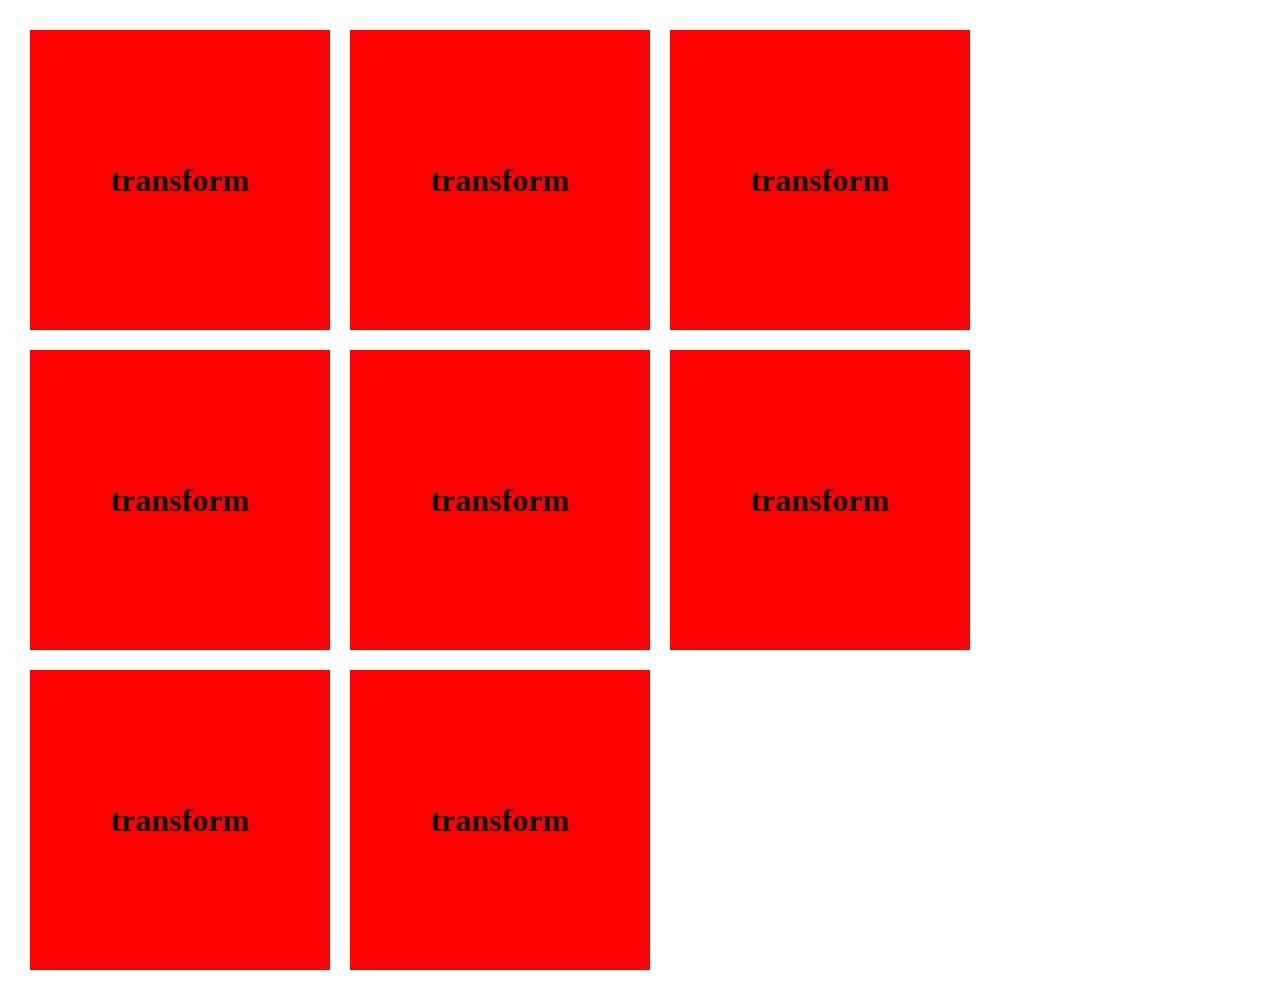
==== index.html @ a02318aa "card" ====
<!DOCTYPE html>
<html lang="en">
<head>
    <meta charset="UTF-8">
    <meta name="viewport" content="width=device-width, initial-scale=1.0">
    <title>transform translate</title>
    <link rel="stylesheet" href="./main.css">
</head>
<body>
    <div class="box">
        <h1>transform</h1>
    </div>
    <div class="boxd">
        <h1>transform</h1>
    </div>
    <div class="box">
        <h1>transform</h1>
    </div>
    <div class="box">
        <h1>transform</h1>
    </div>
    <div class="box">
        <h1>transform</h1>
    </div>
    <div class="box">
        <h1>transform</h1>
    </div>
    <div class="box">
        <h1>transform</h1>
    </div>
    <div class="box">
        <h1>transform</h1>
    </div>
</body>
</html>
---- main.css ----
* {
    margin: 0;
    padding: 0;
    box-sizing: border-box;
}

body{
    display: flex;
    flex-wrap: wrap;
    gap: 20px;
    padding: 30px;
}

.box
{
    background-color: red;
    width: 300px;
    height: 300px;
    display: flex;
    justify-content: center;
    align-items: center;
}   

.box:active {
    background-color: purple;
   /* transform: translate(100px,100px); */
   transform: rotate(-530deg)   translate(100px,100px) ;
}

.boxd
{
    background-color: red;
    width: 300px;
    height: 300px;
    display: flex;
    justify-content: center;
    align-items: center;
}   

.boxd:active {
    background-color: purple;
   /* transform: translate(100px,100px); */
   transform: rotate(430deg)   translate(100px,100px) ;
}
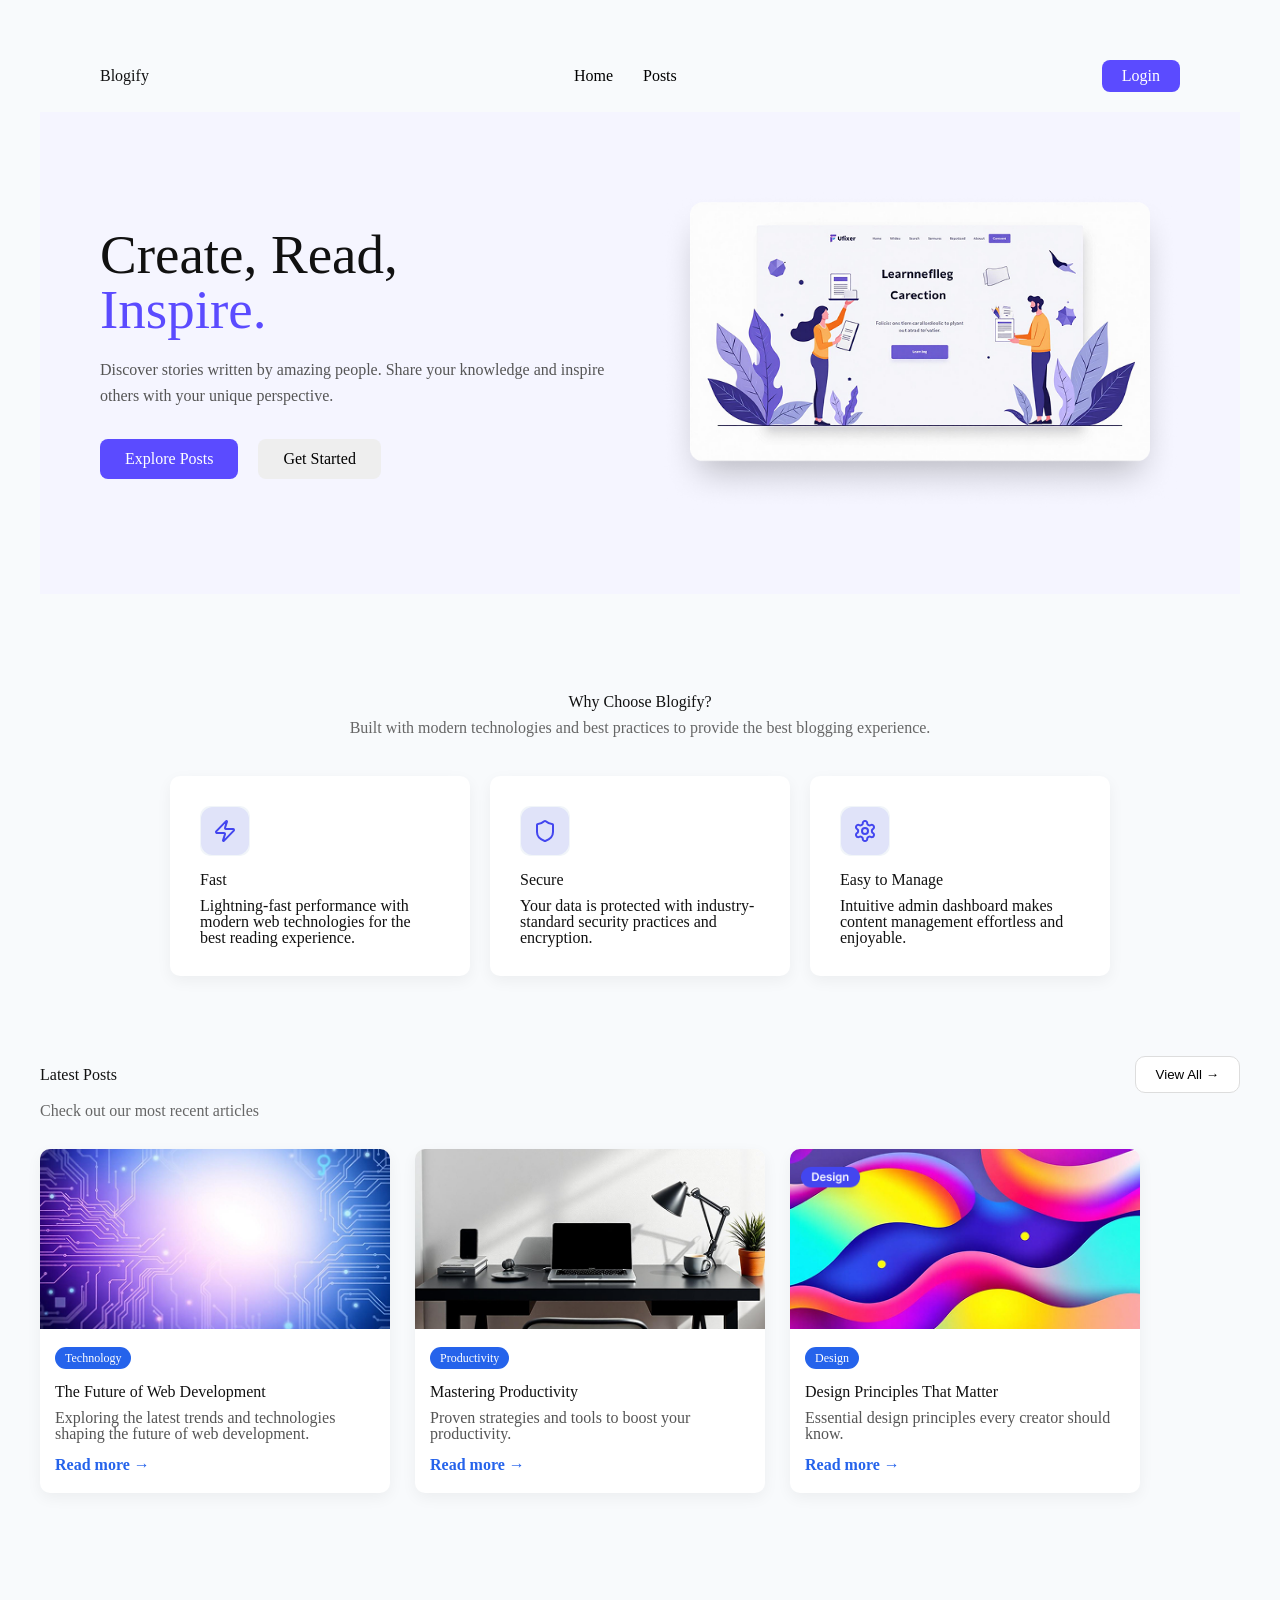
==== commit f55dc804: "pdfcard" ====
--- a/index.html
+++ b/index.html
@@ -3,33 +3,133 @@
 <head>
     <meta charset="UTF-8">
     <meta name="viewport" content="width=device-width, initial-scale=1.0">
-    <title>transform translate</title>
-    <link rel="stylesheet" href="./main.css">
+    <title>transform-transition</title>
+    <link rel="stylesheet" href="./css/reset.css">
+    <link rel="stylesheet" href="./css/main.css">
+    <link rel="shortcut icon" href="./img/shohlogo.png" type="image/x-icon">
 </head>
 <body>
-    <div class="box">
-        <h1>transform</h1>
-    </div>
-    <div class="boxd">
-        <h1>transform</h1>
-    </div>
-    <div class="box">
-        <h1>transform</h1>
-    </div>
-    <div class="box">
-        <h1>transform</h1>
-    </div>
-    <div class="box">
-        <h1>transform</h1>
-    </div>
-    <div class="box">
-        <h1>transform</h1>
-    </div>
-    <div class="box">
-        <h1>transform</h1>
-    </div>
-    <div class="box">
-        <h1>transform</h1>
-    </div>
+    <header>
+<div class="container nav">
+
+<h2 class="logo">Blogify</h2>
+
+<ul class="menu">
+<li><a href="#">Home</a></li>
+<li><a href="#posts">Posts</a></li>
+</ul>
+
+<a href="#" class="login">Login</a>
+
+</div>
+</header>
+
+
+<!-- Hero -->
+<section class="hero">
+
+<div class="container hero-wrapper">
+
+<div class="hero-text">
+
+<h1>Create, Read,<br><span>Inspire.</span></h1>
+
+<p>
+Discover stories written by amazing people.
+Share your knowledge and inspire others with your unique perspective.
+</p>
+
+<div class="hero-buttons">
+<a href="#posts" class="btn purple">Explore Posts</a>
+<a href="#features" class="btn gray">Get Started</a>
+</div>
+
+</div>
+
+<div class="hero-img">
+<img src="./img/Hero illustration.png" alt="">
+</div>
+
+</div>
+
+</section>
+
+
+<section class="choose">
+<h2>Why Choose Blogify?</h2>
+<p class="subtitle">
+Built with modern technologies and best practices to provide the best blogging experience.
+</p>
+
+<div class="features">
+
+<div class="box">
+<div class="icon"><img src="./img/chaqmoq.svg" alt=""></div>
+<h3>Fast</h3>
+<span><p>
+Lightning-fast performance with modern web technologies for the best reading experience.
+</p></span>
+
+</div>
+
+<div class="box">
+<div class="icon"><img src="./img/qalqon.svg" alt=""></div>
+<h3>Secure</h3>
+<span><p>Your data is protected with industry-standard security practices and encryption.
+</p></span>
+
+</div>
+
+<div class="box">
+<div class="icon"><img src="./img/nastroyka.svg" alt=""></div>
+<h3>Easy to Manage</h3>
+<span><p>
+Intuitive admin dashboard makes content management effortless and enjoyable.
+</p></span>
+</div>
+
+</div>
+</section>
+
+
+<!-- LATEST POSTS -->
+<section class="posts">
+
+<div class="title">
+<h2>Latest Posts</h2>
+<button>View All →</button>
+</div>
+
+<p class="subtitle">Check out our most recent articles</p>
+
+<div class="post-container">
+
+<div class="card">
+<img src="./img/The Future of Web Development.png">
+<span class="tag">Technology</span>
+<h3>The Future of Web Development</h3>
+<p>Exploring the latest trends and technologies shaping the future of web development.</p>
+<a href="#">Read more →</a>
+</div>
+
+<div class="card">
+<img src="./img/Mastering Productivity.png">
+<span class="tag">Productivity</span>
+<h3>Mastering Productivity</h3>
+<p>Proven strategies and tools to boost your productivity.</p>
+<a href="#">Read more →</a>
+</div>
+
+<div class="card">
+<img src="./img/Container.png">
+<span class="tag">Design</span>
+<h3>Design Principles That Matter</h3>
+<p>Essential design principles every creator should know.</p>
+<a href="#">Read more →</a>
+</div>
+
+</div>
+
+</section>
 </body>
 </html>
--- a/css/main.css
+++ b/css/main.css
@@ -0,0 +1,266 @@
+*{
+margin:0;
+padding:0;
+box-sizing:border-box;
+font-family:sans-serif;
+}
+
+.container{
+width:90%;
+margin:auto;
+}
+
+/* NAVBAR */
+
+header{
+padding:20px 0;
+}
+
+.nav{
+display:flex;
+justify-content:space-between;
+align-items:center;
+}
+
+.menu{
+display:flex;
+gap:30px;
+list-style:none;
+}
+
+.menu a{
+text-decoration:none;
+color:black;
+}
+
+.login{
+background:#5b4bff;
+color:white;
+padding:8px 20px;
+border-radius:8px;
+text-decoration:none;
+}
+
+/* HERO */
+
+.hero{
+background:#f5f5ff;
+padding:80px 0;
+}
+
+.hero-wrapper{
+display:flex;
+align-items:center;
+justify-content:space-between;
+gap:40px;
+}
+
+.hero-text{
+width:50%;
+}
+
+.hero-text h1{
+font-size:55px;
+margin-bottom:20px;
+}
+
+.hero-text span{
+color:#5b4bff;
+}
+
+.hero-text p{
+margin-bottom:30px;
+color:#555;
+line-height:1.6;
+}
+
+.hero-buttons{
+display:flex;
+gap:20px;
+}
+
+.btn{
+padding:12px 25px;
+border-radius:8px;
+text-decoration:none;
+}
+
+.purple{
+background:#5b4bff;
+color:white;
+}
+
+.gray{
+background:#eee;
+color:black;
+}
+
+.hero-img{
+width:50%;
+}
+
+.hero-img img{
+width:100%;
+}
+
+
+
+
+
+body{
+background:#f8fafc;
+color:#111;
+padding:40px;
+}
+
+/* WHY SECTION */
+
+.why{
+text-align:center;
+max-width:1200px;
+margin:auto;
+}
+
+.subtitle{
+color:#666;
+margin-top:10px;
+}
+
+.features{
+display:flex;
+gap:20px;
+margin-top:40px;
+flex-wrap:wrap;
+justify-content:center;
+}
+
+.icon{
+background-color:#f1f5f9;
+width:50px;
+height:50px;
+display:flex;
+align-items:center;
+justify-content:center;
+border-radius:10px;
+color:#2563eb;
+font-size:20px;
+margin-bottom:16px;
+}
+
+.box{
+background:white;
+padding:30px;
+border-radius:10px;
+width:300px;
+box-shadow:0 5px 15px rgba(0,0,0,0.05);
+transition:0.3s;
+}
+
+.choose{
+    text-align: center;
+    justify-content: center;
+    margin-top: 100px;
+        margin-bottom: 64px;
+}
+.box:hover{
+background:linear-gradient(135deg,#6a5cff,#8f6bff);
+color:white;
+transform:translateY(-5px);
+}
+
+.box:hover .icon{
+background:rgba(255,255,255,0.2);
+color:white;
+}
+
+.box h3{
+margin-bottom:10px;
+text-align:left;
+}
+
+.box p{
+text-align:left;
+}
+
+
+
+
+
+.posts{
+max-width:1200px;
+margin:80px auto;
+}
+
+.title{
+display:flex;
+justify-content:space-between;
+align-items:center;
+}
+
+.title button{
+padding:10px 20px;
+border-radius:10px;
+border:1px solid #ddd;
+background:white;
+cursor:pointer;
+}
+
+.post-container{
+display:flex;
+gap:25px;
+margin-top:30px;
+flex-wrap:wrap;
+}
+
+.card{
+background:white;
+border-radius:10px;
+width:350px;
+overflow:hidden;
+box-shadow:0 5px 15px rgba(0,0,0,0.05);
+padding-bottom:20px;
+transition:0.3s; /* animatsiya */
+}
+
+.card:hover{
+transform:translateY(-10px); /* tepaga chiqadi */
+box-shadow:0 15px 30px rgba(0,0,0,0.1);
+}
+
+.card img{
+width:100%;
+height:180px;
+object-fit:cover;
+}
+
+.tag{
+background:#2563eb;
+color:white;
+font-size:12px;
+padding:5px 10px;
+border-radius:20px;
+margin:15px;
+display:inline-block;
+}
+
+.card h3{
+margin:0 15px 10px;
+transition:0.3s;
+}
+
+.card:hover h3{
+color:#2563eb; /* sarlavha rangi o‘zgaradi */
+}
+
+.card p{
+margin:0 15px 15px;
+color:#555;
+}
+
+.card a{
+margin-left:15px;
+color:#2563eb;
+text-decoration:none;
+font-weight:bold;
+}
+
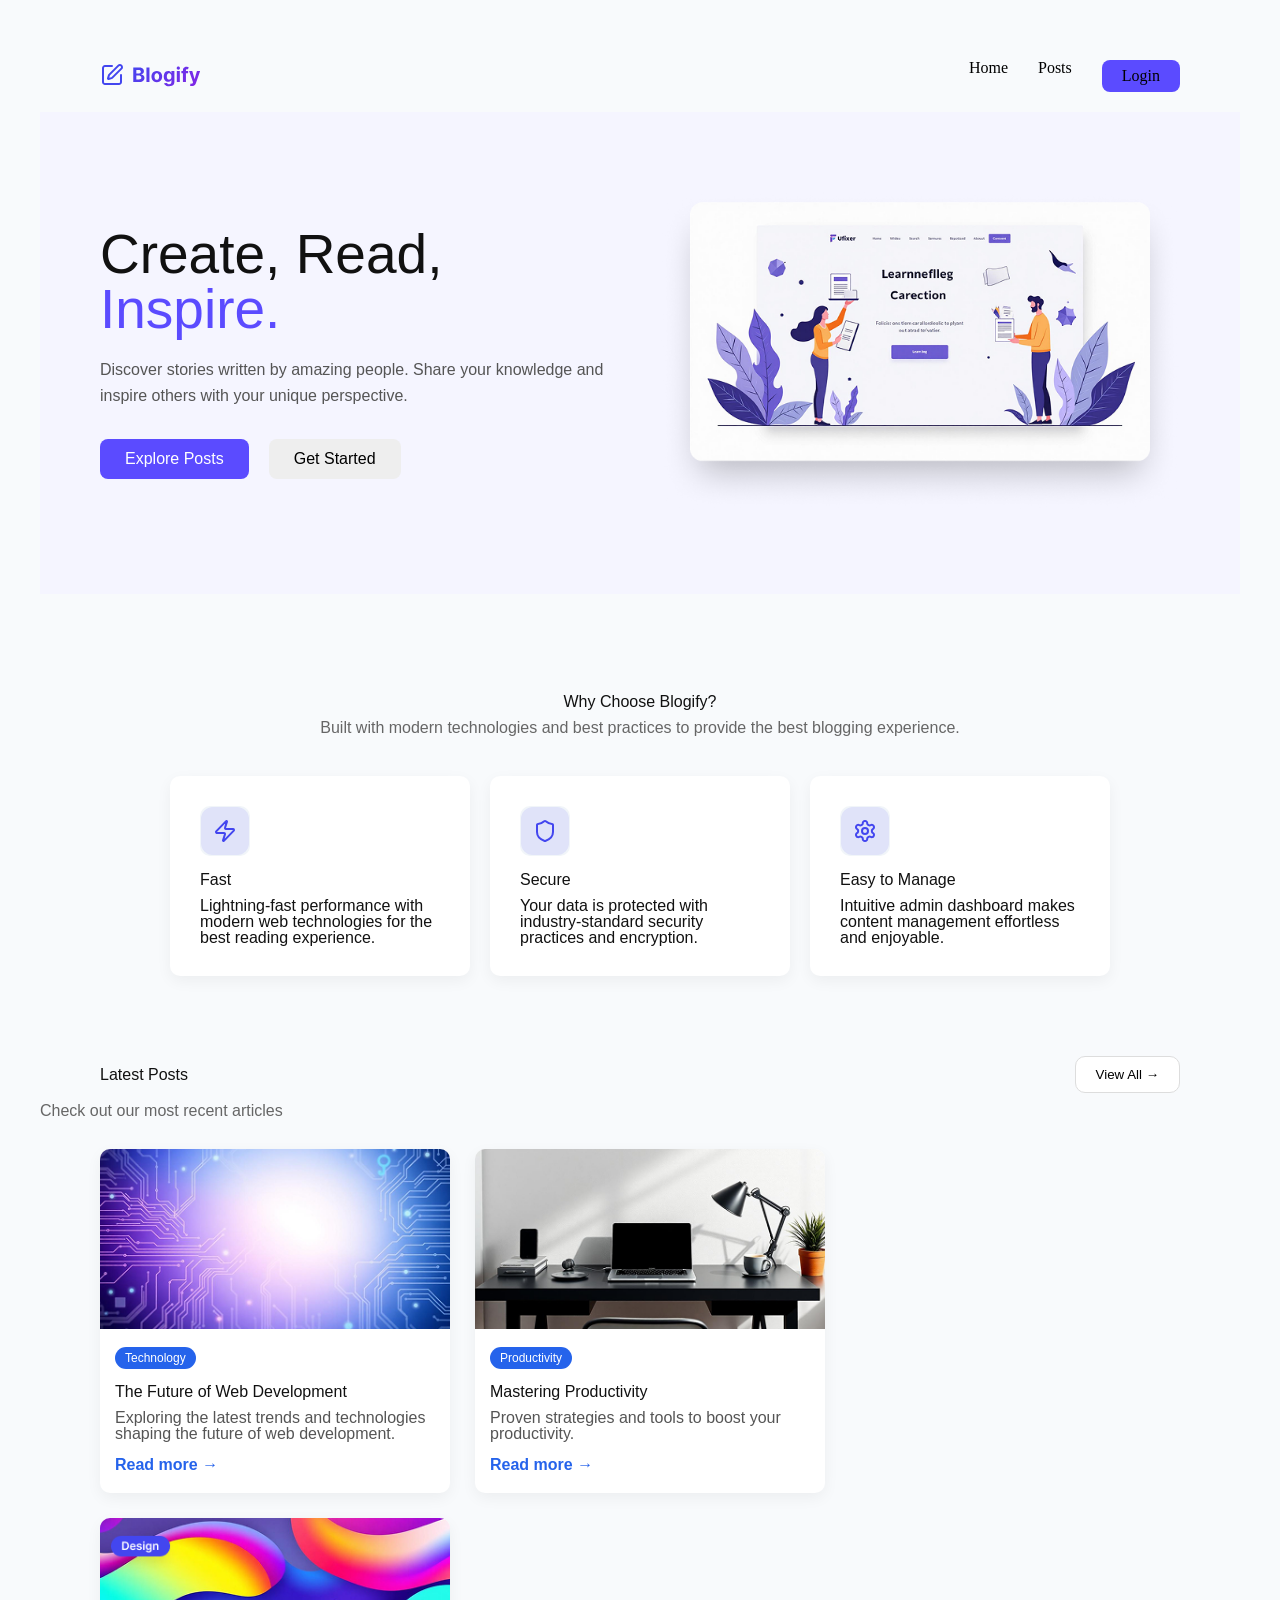
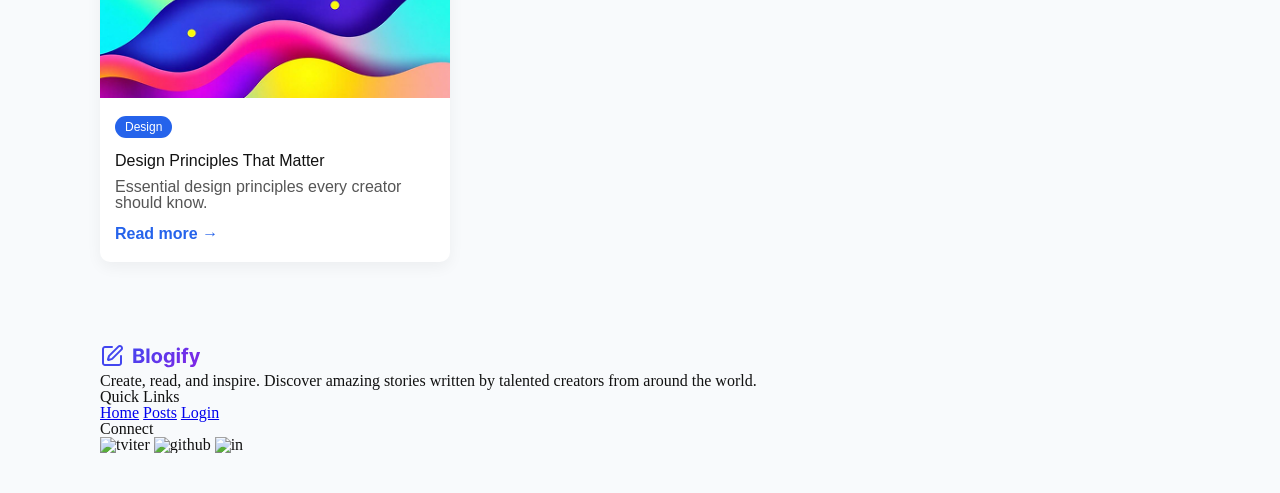
==== commit 9b0781e9: "cmd" ====
--- a/index.html
+++ b/index.html
@@ -1,5 +1,6 @@
 <!DOCTYPE html>
 <html lang="en">
+
 <head>
     <meta charset="UTF-8">
     <meta name="viewport" content="width=device-width, initial-scale=1.0">
@@ -7,129 +8,166 @@
     <link rel="stylesheet" href="./css/reset.css">
     <link rel="stylesheet" href="./css/main.css">
     <link rel="shortcut icon" href="./img/shohlogo.png" type="image/x-icon">
+    <link rel="stylesheet" href="https://cdnjs.cloudflare.com/ajax/libs/font-awesome/6.5.1/css/all.min.css">
 </head>
+
 <body>
     <header>
-<div class="container nav">
+        <div class="container nav">
 
-<h2 class="logo">Blogify</h2>
+            <a href="./index.html">
+                <img src="./img/Link.svg" alt="logo">
+            </a>
 
-<ul class="menu">
-<li><a href="#">Home</a></li>
-<li><a href="#posts">Posts</a></li>
-</ul>
-
-<a href="#" class="login">Login</a>
-
-</div>
-</header>
+            <ul class="menu">
+                <li><a href="#">Home</a></li>
+                <li><a href="#">Posts</a></li>
 
 
-<!-- Hero -->
-<section class="hero">
+                <a href="#" class="login">Login</a>
+            </ul>
+        </div>
+    </header>
 
-<div class="container hero-wrapper">
+    <main>
 
-<div class="hero-text">
+        <!-- Hero -->
+        <section class="hero">
 
-<h1>Create, Read,<br><span>Inspire.</span></h1>
+            <div class="container hero-wrapper">
 
-<p>
-Discover stories written by amazing people.
-Share your knowledge and inspire others with your unique perspective.
-</p>
+                <div class="hero-text">
 
-<div class="hero-buttons">
-<a href="#posts" class="btn purple">Explore Posts</a>
-<a href="#features" class="btn gray">Get Started</a>
-</div>
+                    <h1>Create, Read,<br><span>Inspire.</span></h1>
 
-</div>
+                    <p>
+                        Discover stories written by amazing people.
+                        Share your knowledge and inspire others with your unique perspective.
+                    </p>
 
-<div class="hero-img">
-<img src="./img/Hero illustration.png" alt="">
-</div>
+                    <div class="hero-buttons">
+                        <a href="#posts" class="btn purple">Explore Posts</a>
+                        <a href="#features" class="btn gray">Get Started</a>
+                    </div>
 
-</div>
+                </div>
 
-</section>
+                <div class="hero-img">
+                    <img src="./img/Hero illustration.png" alt="">
+                </div>
+
+            </div>
+
+        </section>
 
 
-<section class="choose">
-<h2>Why Choose Blogify?</h2>
-<p class="subtitle">
-Built with modern technologies and best practices to provide the best blogging experience.
-</p>
+        <section class="choose">
+            <h2>Why Choose Blogify?</h2>
+            <p class="subtitle">
+                Built with modern technologies and best practices to provide the best blogging experience.
+            </p>
 
-<div class="features">
+            <div class="features ">
 
-<div class="box">
-<div class="icon"><img src="./img/chaqmoq.svg" alt=""></div>
-<h3>Fast</h3>
-<span><p>
-Lightning-fast performance with modern web technologies for the best reading experience.
-</p></span>
+                <div class="box">
+                    <div class="icon"><img src="./img/chaqmoq.svg" alt=""></div>
+                    <h3>Fast</h3>
+                    <span>
+                        <p>
+                            Lightning-fast performance with modern web technologies for the best reading experience.
+                        </p>
+                    </span>
 
-</div>
+                </div>
 
-<div class="box">
-<div class="icon"><img src="./img/qalqon.svg" alt=""></div>
-<h3>Secure</h3>
-<span><p>Your data is protected with industry-standard security practices and encryption.
-</p></span>
+                <div class="box">
+                    <div class="icon"><img src="./img/qalqon.svg" alt=""></div>
+                    <h3>Secure</h3>
+                    <span>
+                        <p>Your data is protected with industry-standard security practices and encryption.
+                        </p>
+                    </span>
 
-</div>
+                </div>
 
-<div class="box">
-<div class="icon"><img src="./img/nastroyka.svg" alt=""></div>
-<h3>Easy to Manage</h3>
-<span><p>
-Intuitive admin dashboard makes content management effortless and enjoyable.
-</p></span>
-</div>
+                <div class="box">
+                    <div class="icon"><img src="./img/nastroyka.svg" alt=""></div>
+                    <h3>Easy to Manage</h3>
+                    <span>
+                        <p>
+                            Intuitive admin dashboard makes content management effortless and enjoyable.
+                        </p>
+                    </span>
+                </div>
 
-</div>
-</section>
+            </div>
+        </section>
 
 
-<!-- LATEST POSTS -->
-<section class="posts">
+        <!-- LATEST POSTS -->
+        <section class="posts">
 
-<div class="title">
-<h2>Latest Posts</h2>
-<button>View All →</button>
-</div>
+            <div class="title container">
+                <h2>Latest Posts</h2>
+                <button>View All →</button>
+            </div>
 
-<p class="subtitle">Check out our most recent articles</p>
+            <p class="subtitle">Check out our most recent articles</p>
 
-<div class="post-container">
+            <div class="post-container container">
 
-<div class="card">
-<img src="./img/The Future of Web Development.png">
-<span class="tag">Technology</span>
-<h3>The Future of Web Development</h3>
-<p>Exploring the latest trends and technologies shaping the future of web development.</p>
-<a href="#">Read more →</a>
-</div>
+                <div class="card">
+                    <img src="./img/The Future of Web Development.png">
+                    <span class="tag">Technology</span>
+                    <h3>The Future of Web Development</h3>
+                    <p>Exploring the latest trends and technologies shaping the future of web development.</p>
+                    <a href="#">Read more →</a>
+                </div>
 
-<div class="card">
-<img src="./img/Mastering Productivity.png">
-<span class="tag">Productivity</span>
-<h3>Mastering Productivity</h3>
-<p>Proven strategies and tools to boost your productivity.</p>
-<a href="#">Read more →</a>
-</div>
+                <div class="card">
+                    <img src="./img/Mastering Productivity.png">
+                    <span class="tag">Productivity</span>
+                    <h3>Mastering Productivity</h3>
+                    <p>Proven strategies and tools to boost your productivity.</p>
+                    <a href="#">Read more →</a>
+                </div>
 
-<div class="card">
-<img src="./img/Container.png">
-<span class="tag">Design</span>
-<h3>Design Principles That Matter</h3>
-<p>Essential design principles every creator should know.</p>
-<a href="#">Read more →</a>
-</div>
+                <div class="card">
+                    <img src="./img/Container.png">
+                    <span class="tag">Design</span>
+                    <h3>Design Principles That Matter</h3>
+                    <p>Essential design principles every creator should know.</p>
+                    <a href="#">Read more →</a>
+                </div>
 
-</div>
+            </div>
 
-</section>
+        </section>
+    </main>
+    <footer class="container">
+        <div class="div">
+            <a href="./index.html">
+                <img src="./img/Link.svg" alt="ogo">
+            </a>
+            <p>Create, read, and inspire. Discover amazing stories
+                written by talented creators from around the world.</p>
+
+        </div>
+        <div class="dig">
+            <h1>Quick Links</h1>
+            <a href="#">Home</a>
+            <a href="#">Posts</a>
+            <a href="#">Login</a>
+        </div>
+        <div class="boy">
+            <h2>Connect</h2>
+            <div class="img">
+                <img src="./img/twiter.png" alt="tviter">
+                <img src="./img/github.png" alt="github">
+                <img src="./img/in.png" alt="in">
+            </div>
+        </div>
+    </footer>
 </body>
+
 </html>
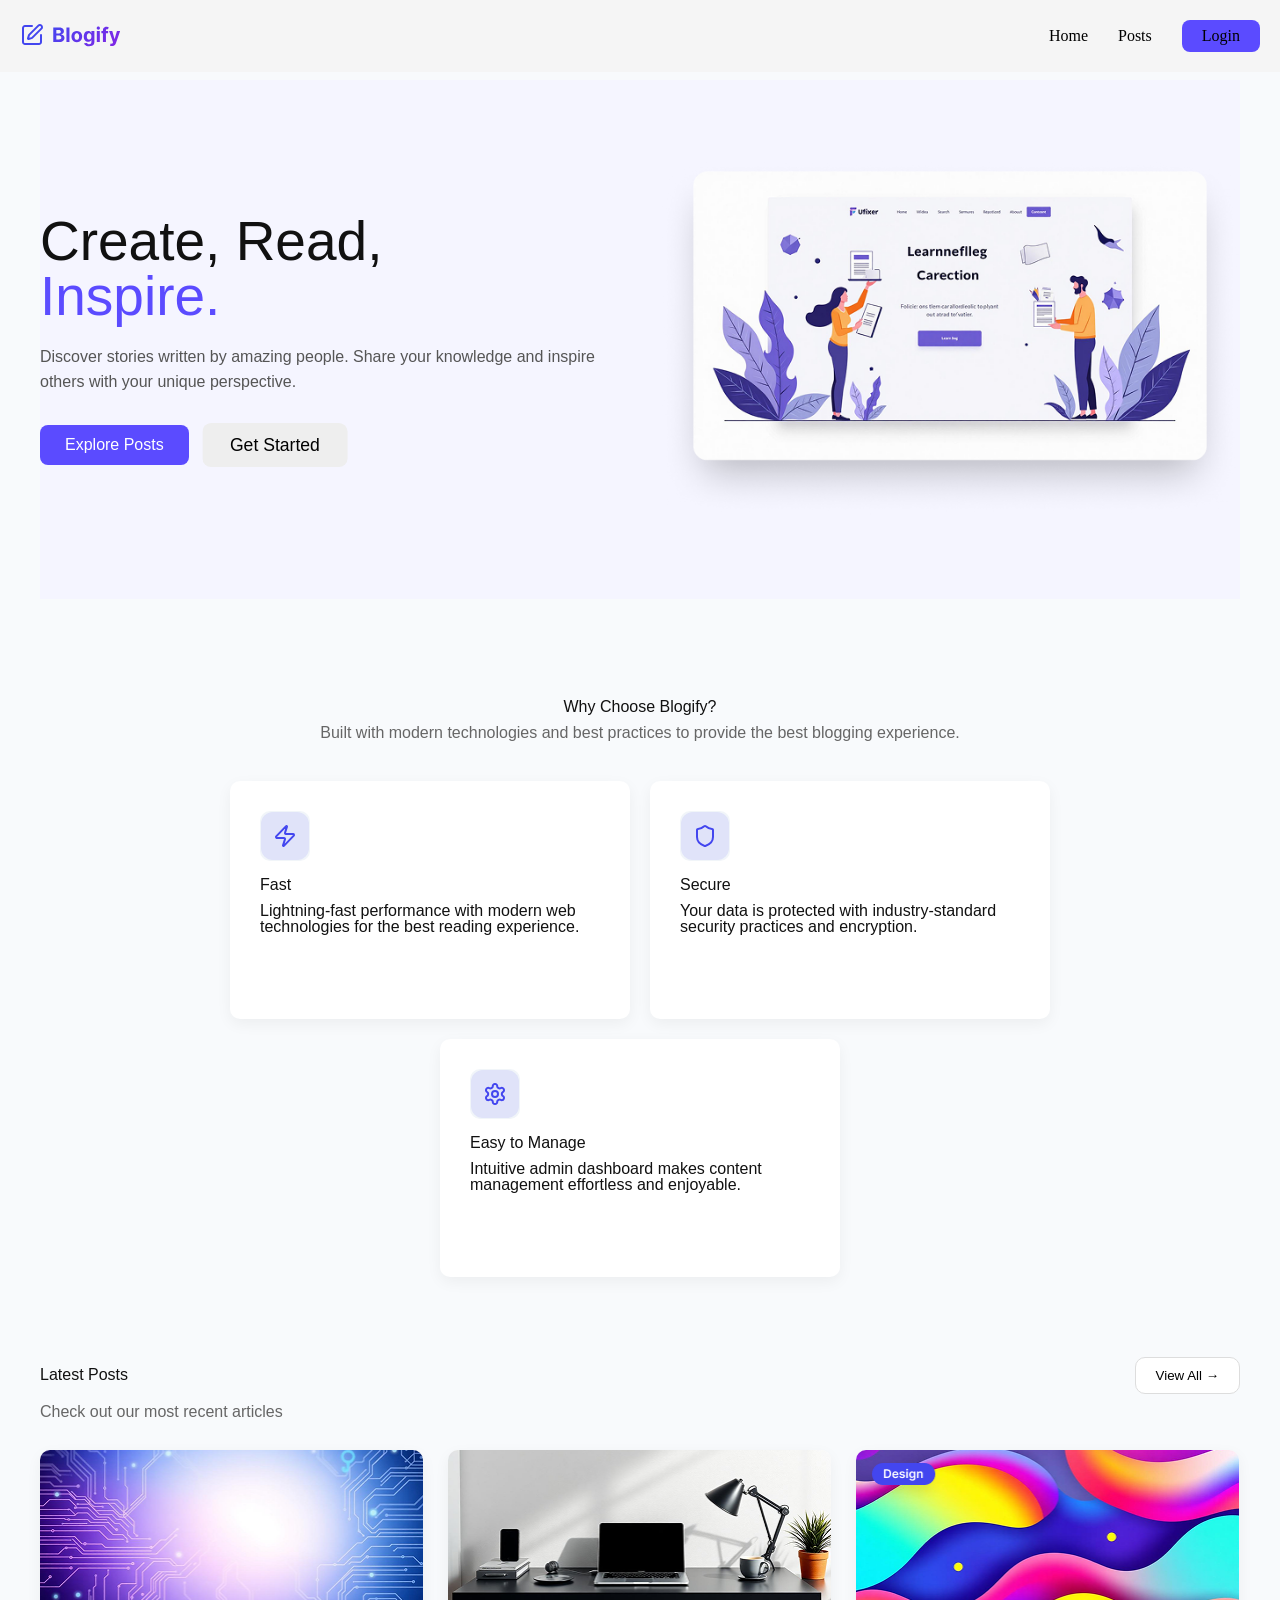
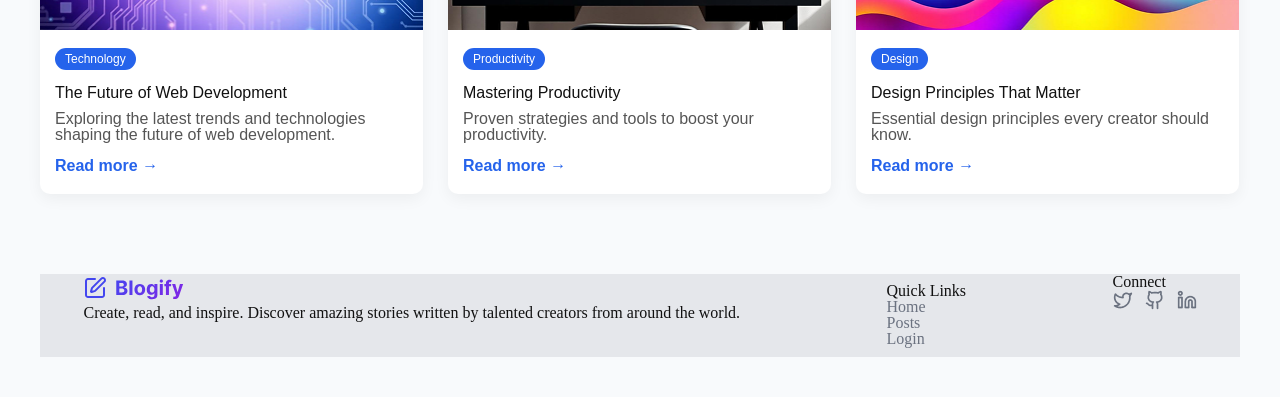
==== commit 91e83c48: "pdf" ====
--- a/index.html
+++ b/index.html
@@ -24,7 +24,7 @@
                 <li><a href="#">Posts</a></li>
 
 
-                <a href="#" class="login">Login</a>
+                <a class="login" href="./login.html" >Login</a>
             </ul>
         </div>
     </header>
--- a/css/main.css
+++ b/css/main.css
@@ -1,266 +1,343 @@
-*{
-margin:0;
-padding:0;
-box-sizing:border-box;
-font-family:sans-serif;
-}
-
-.container{
-width:90%;
-margin:auto;
+* {
+    margin: 0;
+    padding: 0;
+    box-sizing: border-box;
+    font-family: sans-serif;
+}
+
+.container {
+    width: 100%;
+    max-width: 1280px;
+    margin: 0px auto;
 }
 
 /* NAVBAR */
 
-header{
-padding:20px 0;
-}
-
-.nav{
-display:flex;
-justify-content:space-between;
-align-items:center;
-}
-
-.menu{
-display:flex;
-gap:30px;
-list-style:none;
-}
-
-.menu a{
-text-decoration:none;
-color:black;
-}
-
-.login{
-background:#5b4bff;
-color:white;
-padding:8px 20px;
-border-radius:8px;
-text-decoration:none;
+header {
+    padding: 20px 0;
+}
+
+.nav {
+    display: flex;
+    justify-content: space-between;
+    align-items: center;
+    position: fixed;
+    background-color: whitesmoke;
+    padding: 20px;
+    top: 0px;
+    right: 0px;
+    left: 0px;
+}
+
+.menu {
+    display: flex;
+    gap: 30px;
+    list-style: none;
+    justify-content: center;
+    align-items: center;
+}
+
+.menu a {
+    text-decoration: none;
+    color: black;
+}
+
+.login:hover {
+    color: #fff;
+    background-color: purple;
+}
+
+.login {
+    background: #5b4bff;
+    color: #fff;
+    padding: 8px 20px;
+    border-radius: 8px;
+    text-decoration: none;
 }
 
 /* HERO */
 
-.hero{
-background:#f5f5ff;
-padding:80px 0;
-}
-
-.hero-wrapper{
-display:flex;
-align-items:center;
-justify-content:space-between;
-gap:40px;
-}
-
-.hero-text{
-width:50%;
-}
-
-.hero-text h1{
-font-size:55px;
-margin-bottom:20px;
-}
-
-.hero-text span{
-color:#5b4bff;
-}
-
-.hero-text p{
-margin-bottom:30px;
-color:#555;
-line-height:1.6;
-}
-
-.hero-buttons{
-display:flex;
-gap:20px;
-}
-
-.btn{
-padding:12px 25px;
-border-radius:8px;
-text-decoration:none;
-}
-
-.purple{
-background:#5b4bff;
-color:white;
-}
-
-.gray{
-background:#eee;
-color:black;
-}
-
-.hero-img{
-width:50%;
-}
-
-.hero-img img{
-width:100%;
-}
-
-
-
-
-
-body{
-background:#f8fafc;
-color:#111;
-padding:40px;
+.hero {
+    background: #f5f5ff;
+    padding: 80px 0;
+}
+
+.hero-wrapper {
+    display: flex;
+    align-items: center;
+    justify-content: space-between;
+    gap: 40px;
+}
+
+.hero-text {
+    width: 50%;
+}
+
+.hero-text h1 {
+    font-size: 55px;
+    margin-bottom: 20px;
+}
+
+.hero-text span {
+    color: #5b4bff;
+}
+
+.hero-text p {
+    margin-bottom: 30px;
+    color: #555;
+    line-height: 1.6;
+}
+
+.hero-buttons {
+    display: flex;
+    gap: 20px;
+}
+
+.btn {
+    padding: 12px 25px;
+    border-radius: 8px;
+    text-decoration: none;
+}
+
+.purple {
+    background: #5b4bff;
+    color: white;
+
+
+}
+
+.purple:hover {
+    transform: scale(1.2);
+}
+
+.gray {
+    background: #eee;
+    color: black;
+    transform: scale(1.1);
+}
+
+.gray:hover {
+    transform: scale(1.2);
+    border: 2px solid blue;
+}
+
+.hero-img {
+    width: 50%;
+}
+
+.hero-img img {
+    width: 100%;
+}
+
+
+
+
+
+body {
+    background: #f8fafc;
+    color: #111;
+    padding: 40px;
 }
 
 /* WHY SECTION */
 
-.why{
-text-align:center;
-max-width:1200px;
-margin:auto;
-}
-
-.subtitle{
-color:#666;
-margin-top:10px;
-}
-
-.features{
-display:flex;
-gap:20px;
-margin-top:40px;
-flex-wrap:wrap;
-justify-content:center;
-}
-
-.icon{
-background-color:#f1f5f9;
-width:50px;
-height:50px;
-display:flex;
-align-items:center;
-justify-content:center;
-border-radius:10px;
-color:#2563eb;
-font-size:20px;
-margin-bottom:16px;
-}
-
-.box{
-background:white;
-padding:30px;
-border-radius:10px;
-width:300px;
-box-shadow:0 5px 15px rgba(0,0,0,0.05);
-transition:0.3s;
-}
-
-.choose{
+.why {
+    text-align: center;
+    max-width: 1200px;
+    margin: auto;
+}
+
+.subtitle {
+    color: #666;
+    margin-top: 10px;
+}
+
+.features {
+    display: flex;
+    gap: 20px;
+    margin-top: 40px;
+    flex-wrap: wrap;
+    justify-content: center;
+}
+
+.icon {
+    background-color: #f1f5f9;
+    width: 50px;
+    height: 50px;
+    display: flex;
+    align-items: center;
+    justify-content: center;
+    border-radius: 10px;
+    color: #2563eb;
+    font-size: 20px;
+    margin-bottom: 16px;
+}
+
+.box {
+    background: white;
+    padding: 30px;
+    border-radius: 10px;
+    width: 400px;
+    height: 238px;
+    box-shadow: 0 5px 15px rgba(0, 0, 0, 0.05);
+    transition: 0.3s;
+}
+
+.choose {
     text-align: center;
     justify-content: center;
     margin-top: 100px;
-        margin-bottom: 64px;
-}
-.box:hover{
-background:linear-gradient(135deg,#6a5cff,#8f6bff);
-color:white;
-transform:translateY(-5px);
-}
-
-.box:hover .icon{
-background:rgba(255,255,255,0.2);
-color:white;
-}
-
-.box h3{
-margin-bottom:10px;
-text-align:left;
-}
-
-.box p{
-text-align:left;
-}
-
-
-
-
-
-.posts{
-max-width:1200px;
-margin:80px auto;
-}
-
-.title{
-display:flex;
-justify-content:space-between;
-align-items:center;
-}
-
-.title button{
-padding:10px 20px;
-border-radius:10px;
-border:1px solid #ddd;
-background:white;
-cursor:pointer;
-}
-
-.post-container{
-display:flex;
-gap:25px;
-margin-top:30px;
-flex-wrap:wrap;
-}
-
-.card{
-background:white;
-border-radius:10px;
-width:350px;
-overflow:hidden;
-box-shadow:0 5px 15px rgba(0,0,0,0.05);
-padding-bottom:20px;
-transition:0.3s; /* animatsiya */
-}
-
-.card:hover{
-transform:translateY(-10px); /* tepaga chiqadi */
-box-shadow:0 15px 30px rgba(0,0,0,0.1);
-}
-
-.card img{
-width:100%;
-height:180px;
-object-fit:cover;
-}
-
-.tag{
-background:#2563eb;
-color:white;
-font-size:12px;
-padding:5px 10px;
-border-radius:20px;
-margin:15px;
-display:inline-block;
-}
-
-.card h3{
-margin:0 15px 10px;
-transition:0.3s;
-}
-
-.card:hover h3{
-color:#2563eb; /* sarlavha rangi o‘zgaradi */
-}
-
-.card p{
-margin:0 15px 15px;
-color:#555;
-}
-
-.card a{
-margin-left:15px;
-color:#2563eb;
-text-decoration:none;
-font-weight:bold;
-}
-
+    margin-bottom: 64px;
+}
+
+.box:hover {
+    background: linear-gradient(135deg, #6a5cff, #8f6bff);
+    color: white;
+    transform: translateY(-5px);
+}
+
+.box:hover .icon {
+
+    background: rgba(255, 255, 255, 0.2);
+    color: white;
+
+}
+
+.box h3 {
+    margin-bottom: 10px;
+    text-align: left;
+}
+
+.box p {
+    text-align: left;
+}
+
+
+
+
+
+.posts {
+    max-width: 1200px;
+    margin: 80px auto;
+}
+
+.title {
+    display: flex;
+    justify-content: space-between;
+    align-items: center;
+}
+
+.title button {
+    padding: 10px 20px;
+    border-radius: 10px;
+    border: 1px solid #ddd;
+    background: white;
+    cursor: pointer;
+}
+
+.post-container {
+    display: flex;
+    gap: 25px;
+    margin-top: 30px;
+    flex-wrap: wrap;
+}
+
+.card {
+    background: white;
+    border-radius: 10px;
+    width: 383px;
+    overflow: hidden;
+    box-shadow: 0 5px 15px rgba(0, 0, 0, 0.05);
+    padding-bottom: 20px;
+    transition: 0.3s;
+    
+    /* animatsiya */
+}
+
+.card:hover {
+    transform: translateY(-10px);
+    /* tepaga chiqadi */
+    box-shadow: 0 15px 30px rgba(0, 0, 0, 0.1);
+}
+
+.card img {
+    width: 100%;
+    height: 180px;
+    object-fit: cover;
+}
+
+.tag {
+    background: #2563eb;
+    color: white;
+    font-size: 12px;
+    padding: 5px 10px;
+    border-radius: 20px;
+    margin: 15px;
+    display: inline-block;
+}
+
+.card h3 {
+    margin: 0 15px 10px;
+    transition: 0.3s;
+}
+
+.card:hover h3 {
+    color: #2563eb;
+    /* sarlavha rangi o‘zgaradi */
+}
+
+.card p {
+    margin: 0 15px 15px;
+    color: #555;
+}
+
+.card a {
+    margin-left: 15px;
+    color: #2563eb;
+    text-decoration: none;
+    font-weight: bold;
+}
+
+footer {
+    width: 100%;
+  z-index: 999;
+    background-color: #E5E7EB;
+    display: flex;
+    flex-direction: row;
+    justify-content: space-around;
+    gap: 50px;
+    margin: 320px;
+    bottom: 0%;
+
+    a {
+        text-decoration: none;
+        color: #6B7280;
+    }
+
+    .dig {
+        display: flex;
+        flex-direction: column;
+        padding: 9.5px;
+    }
+}
+
+
+
+.img {
+    display: flex;
+    gap: 12px;
+
+}
+
+
+.img:hover   {
+    color: #111;
+}
+
+
+/* responsive */
+
+
+
+
+/* responsive end */
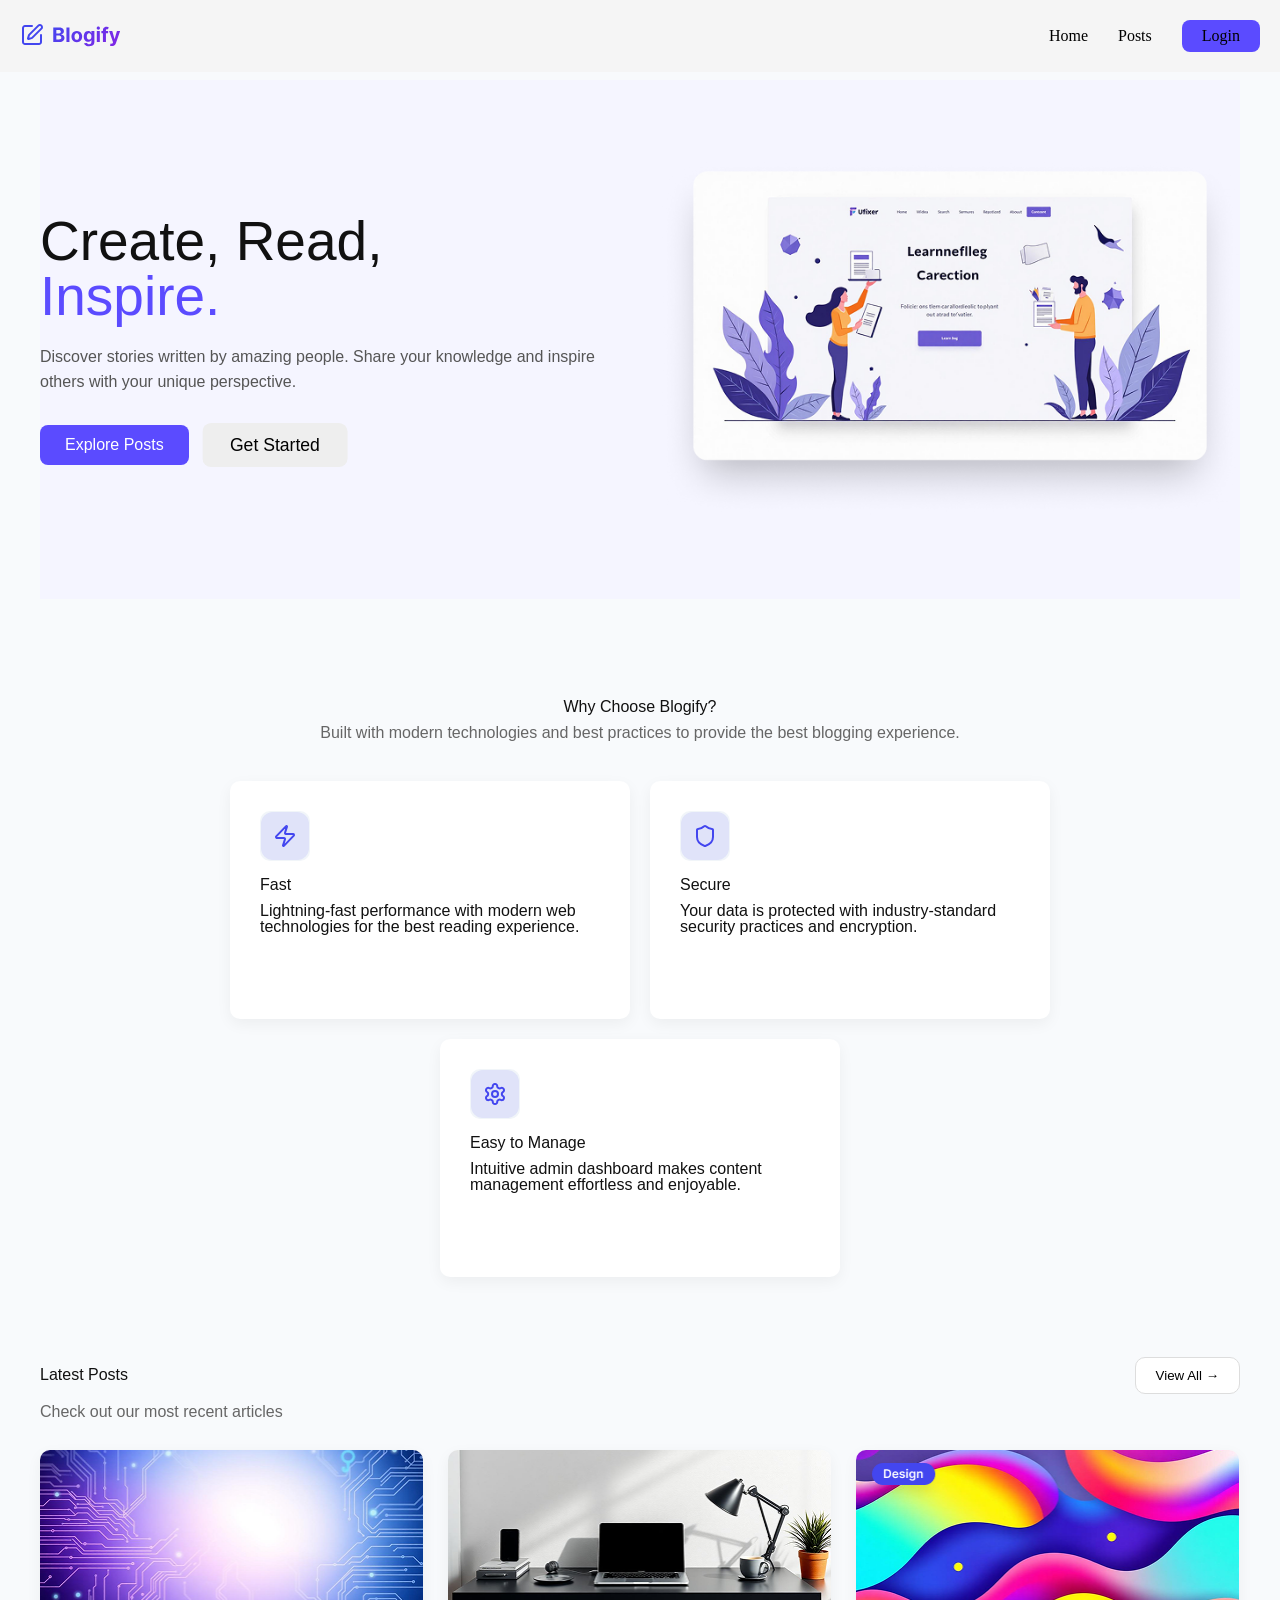
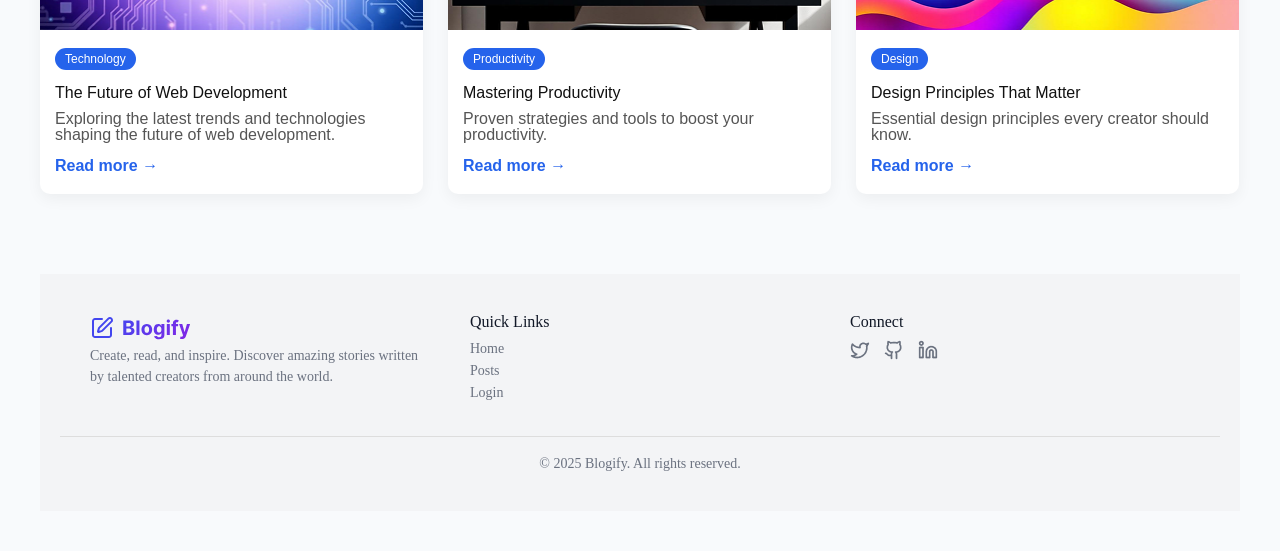
==== commit b8983447: "maincss" ====
--- a/index.html
+++ b/index.html
@@ -24,7 +24,7 @@
                 <li><a href="#">Posts</a></li>
 
 
-                <a class="login" href="./login.html" >Login</a>
+                <a class="login" href="./login.html">Login</a>
             </ul>
         </div>
     </header>
@@ -144,30 +144,44 @@
 
         </section>
     </main>
-    <footer class="container">
-        <div class="div">
-            <a href="./index.html">
-                <img src="./img/Link.svg" alt="ogo">
-            </a>
-            <p>Create, read, and inspire. Discover amazing stories
-                written by talented creators from around the world.</p>
+    <footer class="footer">
+  <div class="wrapper">
 
-        </div>
-        <div class="dig">
-            <h1>Quick Links</h1>
-            <a href="#">Home</a>
-            <a href="#">Posts</a>
-            <a href="#">Login</a>
-        </div>
-        <div class="boy">
-            <h2>Connect</h2>
-            <div class="img">
-                <img src="./img/twiter.png" alt="tviter">
-                <img src="./img/github.png" alt="github">
-                <img src="./img/in.png" alt="in">
-            </div>
-        </div>
-    </footer>
+    <div class="footer-box">
+      <a class="logo" href="./index.html">
+        <img src="./img/Link.svg" alt="logo">
+      </a>
+      <p>
+        Create, read, and inspire. Discover amazing stories
+        written by talented creators from around the world.
+      </p>
+    </div>
+
+    <div class="footer-box">
+      <h3>Quick Links</h3>
+      <ul>
+        <li><a href="#">Home</a></li>
+        <li><a href="#">Posts</a></li>
+        <li><a href="#">Login</a></li>
+      </ul>
+    </div>
+
+    <div class="footer-box">
+      <h3>Connect</h3>
+      <div class="icons">
+        <a href="#"><img src="./img/twiter.png" alt="tviter"></a>
+        <a href="#"><img src="./img/github.png" alt="github"></a>
+        <a href="#"><img src="./img/in.png" alt="in"></a>
+      </div>
+    </div>
+
+  </div>
+
+  <div class="footer-bottom">
+    © 2025 Blogify. All rights reserved.
+  </div>
+</footer>
+
 </body>
 
 </html>
--- a/css/main.css
+++ b/css/main.css
@@ -250,7 +250,7 @@
     box-shadow: 0 5px 15px rgba(0, 0, 0, 0.05);
     padding-bottom: 20px;
     transition: 0.3s;
-    
+
     /* animatsiya */
 }
 
@@ -298,44 +298,82 @@
     font-weight: bold;
 }
 
-footer {
-    width: 100%;
-  z-index: 999;
-    background-color: #E5E7EB;
-    display: flex;
-    flex-direction: row;
-    justify-content: space-around;
-    gap: 50px;
-    margin: 320px;
-    bottom: 0%;
-
-    a {
-        text-decoration: none;
-        color: #6B7280;
-    }
-
-    .dig {
-        display: flex;
-        flex-direction: column;
-        padding: 9.5px;
-    }
-}
-
-
-
-.img {
-    display: flex;
-    gap: 12px;
-
-}
-
-
-.img:hover   {
-    color: #111;
-}
-
+.footer{
+  background:#f3f4f6;
+  padding:40px 20px;
+}
+
+.wrapper{
+  max-width:1100px;
+  margin:auto;
+  display:flex;
+  justify-content:space-between;
+  gap:40px;
+  flex-wrap:wrap;
+}
+
+.footer-box{
+  flex:1;
+  min-width:200px;
+}
+
+.logo{
+  color:#4f46e5;
+  margin-bottom:10px;
+}
+
+.footer-box h3{
+  margin-bottom:10px;
+  color:#111827;
+}
+
+.footer-box p{
+  color:#6b7280;
+  font-size:14px;
+  line-height:1.5;
+}
+
+.footer-box ul{
+  list-style:none;
+}
+
+.footer-box ul li{
+  margin-bottom:6px;
+}
+
+.footer-box ul li a{
+  text-decoration:none;
+  color:#6b7280;
+  font-size:14px;
+}
+
+.footer-box ul li a:hover{
+  color:#4f46e5;
+}
+
+.icons a{
+  margin-right:10px;
+  font-size:18px;
+  text-decoration:none;
+}
+
+.footer-bottom{
+  text-align:center;
+  margin-top:30px;
+  padding-top:20px;
+  border-top:1px solid #ddd;
+  font-size:14px;
+  color:#6b7280;
+}
 
 /* responsive */
+@media(max-width:768px){
+  .wrapper{
+    flex-direction:column;
+    text-align:center;
+  }
+}
+/* responsive */
 
 
 
